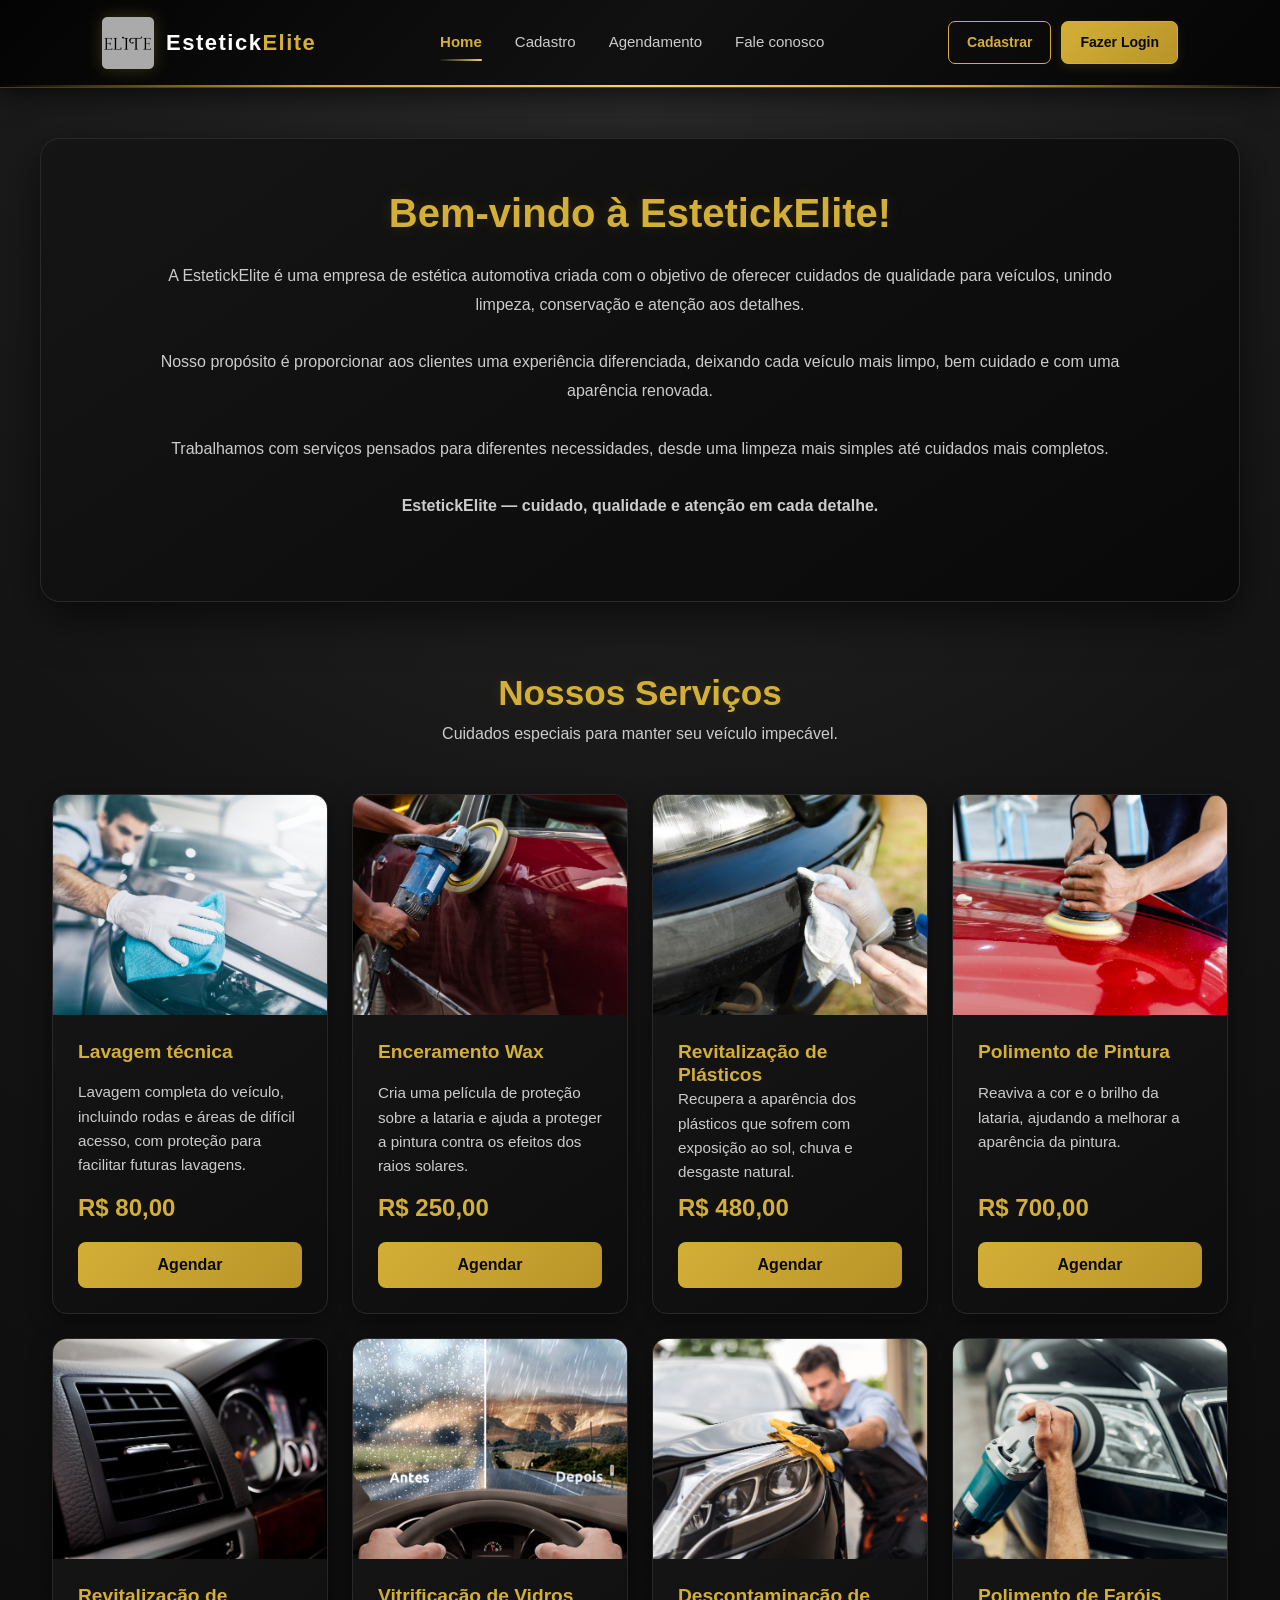
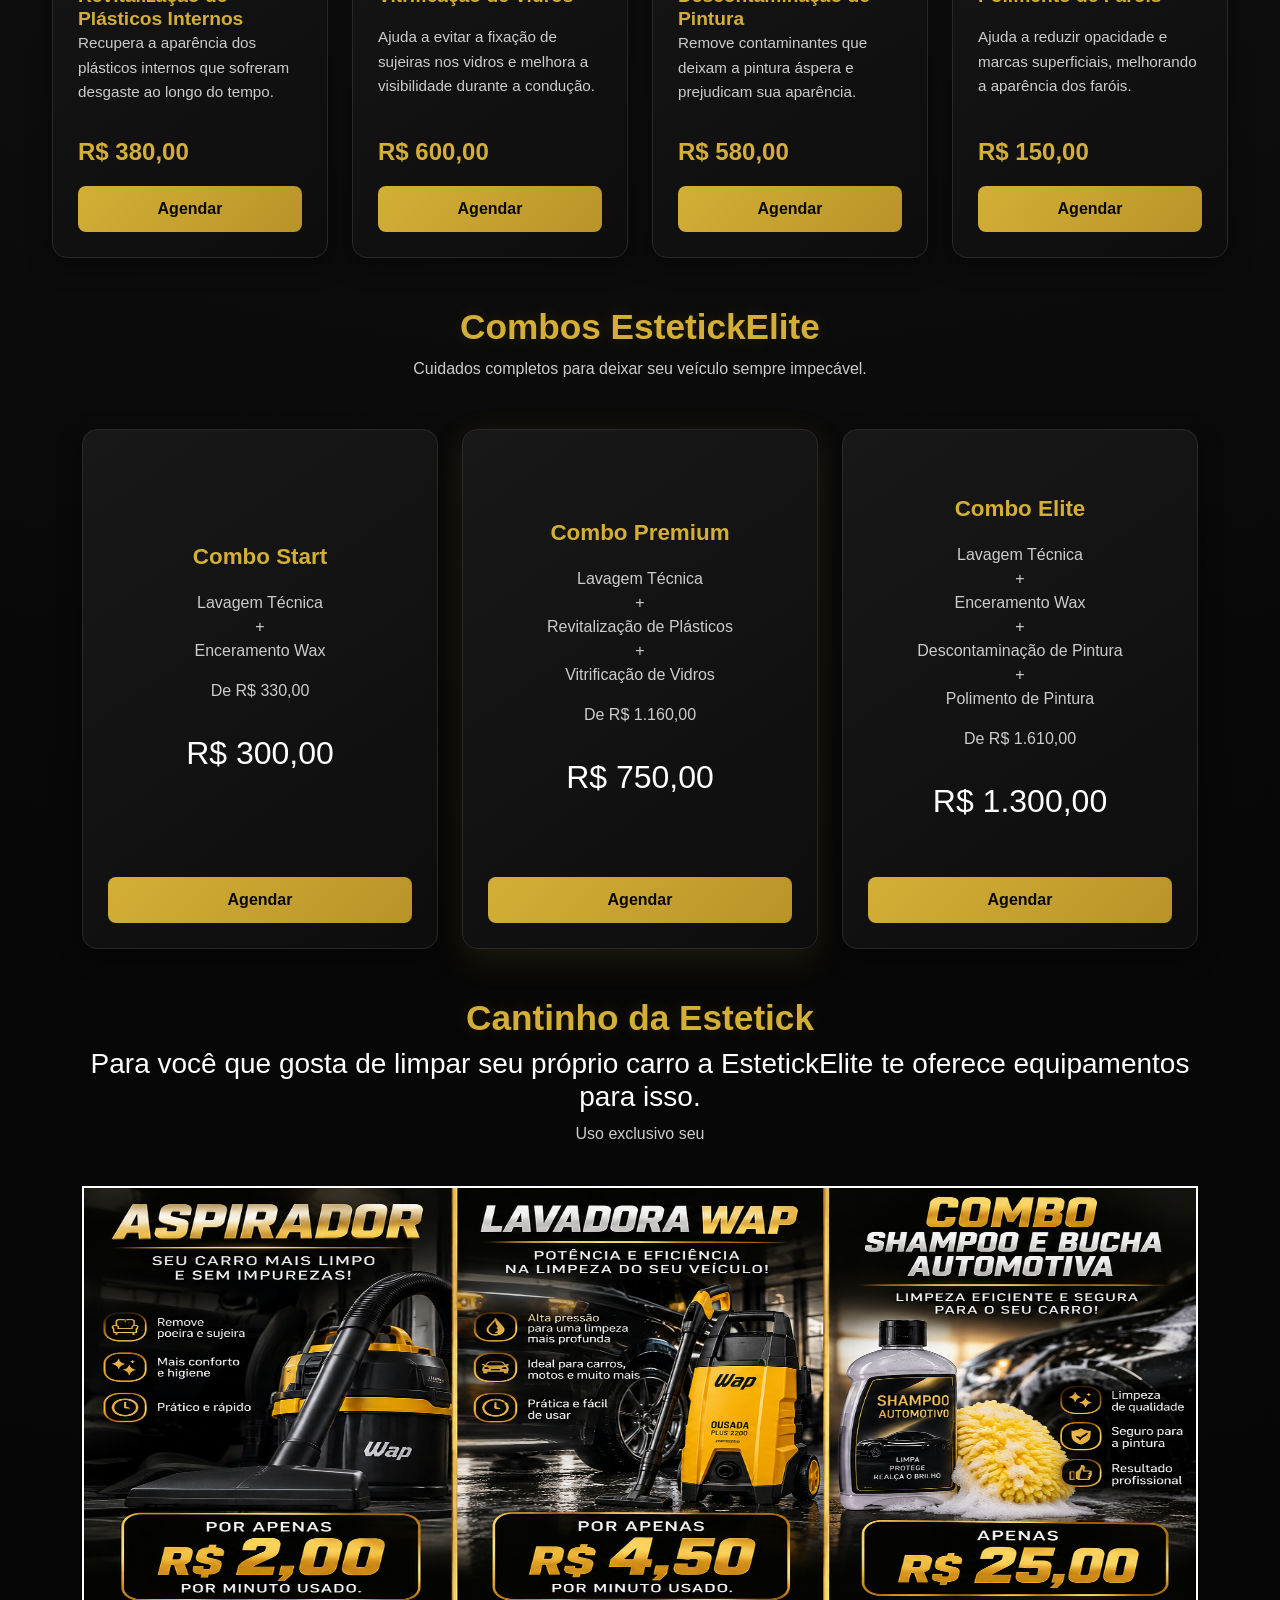
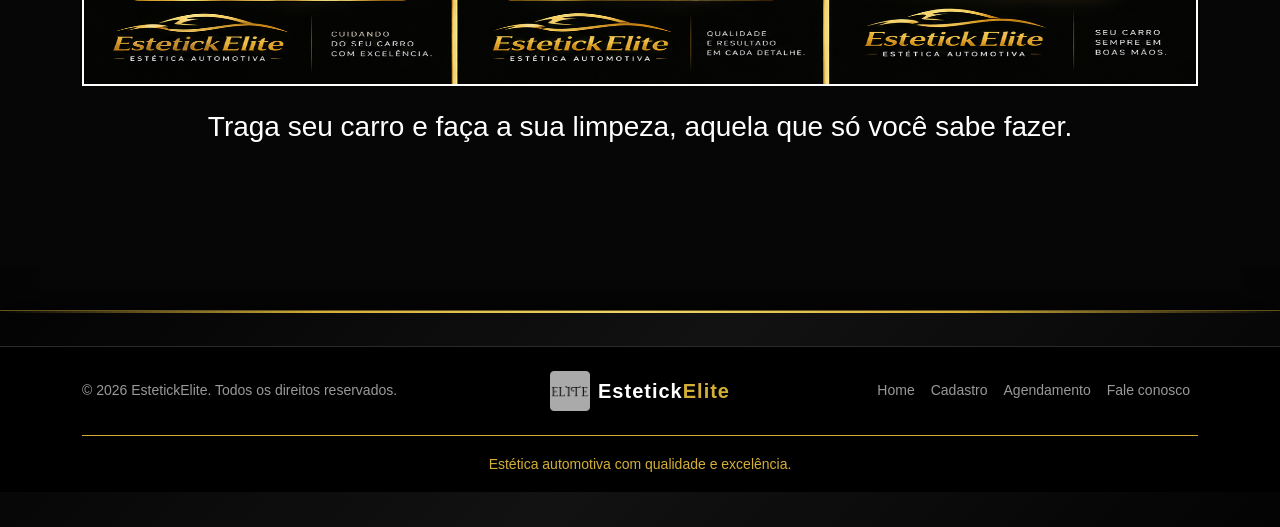
==== src/main/resources/index.html @ 9e8a788d "Initial commit" ====
<!DOCTYPE html>
<html lang="pt-BR">

<head>

    <meta charset="UTF-8">

    <meta name="viewport" content="width=device-width, initial-scale=1.0">

    <meta name="description" content="EstetickElite - Estética automotiva com qualidade, cuidado e excelência.">
    <meta name="author" content="Lucas segura, SeguraPrime, seguralucas949@gmail.com, 11 97387-4201">
    <meta name="keywords" content="estética automotiva, lavagem, polimento, enceramento, vitrificação">

    <title>EstetickElite | Estética Automotiva</title>

    <!-- Favicon -->
    <link rel="icon" type="image/png" href="./favicon.png">
    <!-- Bootstrap CSS -->
    <link href="https://cdn.jsdelivr.net/npm/bootstrap@5.3.8/dist/css/bootstrap.min.css" rel="stylesheet"
        integrity="sha384-sRIl4kxILFvY47J16cr9ZwB07vP4J8+LH7qKQnuqkuIAvNWLzeN8tE5YBujZqJLB" crossorigin="anonymous">

    <!-- CSS personalizado -->
    <link rel="stylesheet" href="./static/css/style.css">

</head>

<body>
    <!-- =====================================================
         HEADER
    ====================================================== -->
    <header class="header-estetick">
        <div class="container">
            <div class="header-container">
                <!-- LOGO -->
                <a href="index.html" class="logo-estetick" aria-label="Página inicial EstetickElite">
                    <img src="./static/img/logo.png" alt="Logo da EstetickElite">
                    <span>
                        Estetick<span>Elite</span>
                    </span>
                </a>
                <!-- MENU -->
                <nav aria-label="Menu principal">
                    <ul class="nav-estetick">
                        <li>
                            <a href="./index.html" class="active">
                                Home
                            </a>
                        </li>
                        <li>
                            <a href="./templates/cadastro.html">
                                Cadastro
                            </a>
                        </li>

                        <li>
                            <a href="./templates/agendamento.html">
                                Agendamento
                            </a>
                        </li>
                        <li>
                            <a href="./templates/faleconosco.html">
                                Fale conosco
                            </a>
                        </li>
                    </ul>
                </nav>
                <!-- BOTÕES DO HEADER -->
                <div class="botoes-header">
                    <a href="./templates/cadastro.html" class="btn-cadastrar">

                        Cadastrar

                    </a>
                    <a href="./templates/login.html" class="btn-agendar">
                        Fazer Login
                    </a>
                </div>
            </div>
        </div>
    </header>
    <!-- =====================================================
         CONTEÚDO PRINCIPAL
    ====================================================== -->
    <main>
        <!-- =================================================
             APRESENTAÇÃO
        ================================================== -->
        <section class="container-img">
            <h1>
                Bem-vindo à EstetickElite!
            </h1>
            <p>
                A EstetickElite é uma empresa de estética automotiva
                criada com o objetivo de oferecer cuidados de qualidade
                para veículos, unindo limpeza, conservação e atenção
                aos detalhes.
                <br><br>
                Nosso propósito é proporcionar aos clientes uma
                experiência diferenciada, deixando cada veículo mais
                limpo, bem cuidado e com uma aparência renovada.
                <br><br>
                Trabalhamos com serviços pensados para diferentes
                necessidades, desde uma limpeza mais simples até
                cuidados mais completos.
                <br><br>
                <strong>
                    EstetickElite — cuidado, qualidade e atenção em cada detalhe.
                </strong>
            </p>
        </section>
        <!-- =================================================
             SERVIÇOS
        ================================================== -->
        <section class="container servicos">
            <div class="text-center mb-5">
                <h2>
                    Nossos Serviços
                </h2>
                <p>
                    Cuidados especiais para manter seu veículo impecável.
                </p>
            </div>
            <div class="row g-4">
                <!-- SERVIÇO 1 -->
                <div class="col-12 col-md-6 col-lg-3 d-flex">

                    <div class="card card-servico w-100">

                        <img src="static/img/1-1.webp" class="card-img-top" alt="Lavagem técnica" loading="lazy">

                        <div class="card-body">

                            <h5 class="card-title mb-0" style=" min-height:40px;">
                                Lavagem técnica
                            </h5>

                            <p class="card-text ">

                                Lavagem completa do veículo,
                                incluindo rodas e áreas de difícil
                                acesso, com proteção para facilitar
                                futuras lavagens.

                            </p>

                            <h4 class="preco">
                                R$ 80,00
                            </h4>

                            <a href="./templates/agendamento.html" class="btn btn-primary">

                                Agendar

                            </a>

                        </div>

                    </div>

                </div>
                <!-- SERVIÇO 2 -->
                <div class="col-12 col-md-6 col-lg-3 d-flex">

                    <div class="card card-servico w-100">

                        <img src="./static/img/2.webp" class="card-img-top" alt="Enceramento Wax" loading="lazy">

                        <div class="card-body">

                            <h5 class="card-title">
                                Enceramento Wax
                            </h5>

                            <p class="card-text">

                                Cria uma película de proteção sobre
                                a lataria e ajuda a proteger a pintura
                                contra os efeitos dos raios solares.

                            </p>

                            <h4 class="preco">
                                R$ 250,00
                            </h4>

                            <a href="./templates/agendamento.html" class="btn btn-primary">

                                Agendar

                            </a>

                        </div>

                    </div>

                </div>
                <!-- SERVIÇO 3 -->
                <div class="col-12 col-md-6 col-lg-3 d-flex">

                    <div class="card card-servico w-100">

                        <img src="static/img/3-1.webp" class="card-img-top" alt="Revitalização de plásticos"
                            loading="lazy">

                        <div class="card-body">

                            <h5 class="card-title">
                                Revitalização de Plásticos
                            </h5>

                            <p class="card-text">

                                Recupera a aparência dos plásticos
                                que sofrem com exposição ao sol,
                                chuva e desgaste natural.

                            </p>

                            <h4 class="preco">
                                R$ 480,00
                            </h4>

                            <a href="./templates/agendamento.html" class="btn btn-primary">

                                Agendar

                            </a>

                        </div>

                    </div>

                </div>
                <!-- SERVIÇO 4 -->
                <div class="col-12 col-md-6 col-lg-3 d-flex">

                    <div class="card card-servico w-100">

                        <img src="static/img/4.webp" class="card-img-top" alt="Polimento de pintura" loading="lazy">

                        <div class="card-body">

                            <h5 class="card-title">
                                Polimento de Pintura
                            </h5>

                            <p class="card-text">

                                Reaviva a cor e o brilho da lataria,
                                ajudando a melhorar a aparência
                                da pintura.

                            </p>

                            <h4 class="preco">
                                R$ 700,00
                            </h4>

                            <a href="./templates/agendamento.html" class="btn btn-primary">

                                Agendar

                            </a>

                        </div>

                    </div>

                </div>
                <!-- SERVIÇO 5 -->
                <div class="col-12 col-md-6 col-lg-3 d-flex">

                    <div class="card card-servico w-100">

                        <img src="static/img/5.webp" class="card-img-top" alt="Revitalização de plásticos internos"
                            loading="lazy">

                        <div class="card-body">

                            <h5 class="card-title">
                                Revitalização de Plásticos Internos
                            </h5>

                            <p class="card-text">

                                Recupera a aparência dos plásticos
                                internos que sofreram desgaste
                                ao longo do tempo.

                            </p>

                            <h4 class="preco">
                                R$ 380,00
                            </h4>

                            <a href="./templates/agendamento.html" class="btn btn-primary">

                                Agendar

                            </a>

                        </div>

                    </div>

                </div>
                <!-- SERVIÇO 6 -->
                <div class="col-12 col-md-6 col-lg-3 d-flex">

                    <div class="card card-servico w-100">

                        <img src="static/img/6..png" class="card-img-top" alt="Vitrificação de vidros" loading="lazy">

                        <div class="card-body">

                            <h5 class="card-title">
                                Vitrificação de Vidros
                            </h5>

                            <p class="card-text">

                                Ajuda a evitar a fixação de sujeiras
                                nos vidros e melhora a visibilidade
                                durante a condução.

                            </p>

                            <h4 class="preco">
                                R$ 600,00
                            </h4>

                            <a href="./templates/agendamento.html" class="btn btn-primary">

                                Agendar

                            </a>

                        </div>

                    </div>

                </div>
                <!-- SERVIÇO 7 -->
                <div class="col-12 col-md-6 col-lg-3 d-flex">

                    <div class="card card-servico w-100">

                        <img src="static/img/7.webp" class="card-img-top" alt="Descontaminação de pintura"
                            loading="lazy">

                        <div class="card-body">

                            <h5 class="card-title">
                                Descontaminação de Pintura
                            </h5>

                            <p class="card-text">

                                Remove contaminantes que deixam
                                a pintura áspera e prejudicam
                                sua aparência.

                            </p>

                            <h4 class="preco">
                                R$ 580,00
                            </h4>

                            <a href="./templates/agendamento.html" class="btn btn-primary">

                                Agendar

                            </a>

                        </div>

                    </div>

                </div>
                <!-- SERVIÇO 8 -->
                <div class="col-12 col-md-6 col-lg-3 d-flex">

                    <div class="card card-servico w-100">

                        <img src="static/img/8.webp" class="card-img-top" alt="Polimento de faróis" loading="lazy">

                        <div class="card-body">

                            <h5 class="card-title">
                                Polimento de Faróis
                            </h5>

                            <p class="card-text">

                                Ajuda a reduzir opacidade e marcas
                                superficiais, melhorando a aparência
                                dos faróis.

                            </p>

                            <h4 class="preco">
                                R$ 150,00
                            </h4>

                            <a href="./templates/agendamento.html" class="btn btn-primary">

                                Agendar

                            </a>

                        </div>

                    </div>

                </div>
            </div>
        </section>
        <!-- =================================================
             COMBOS
        ================================================== -->
        <section class="container combos py-5">

            <div class="text-center mb-5">

                <h2>
                    Combos EstetickElite
                </h2>

                <p>
                    Cuidados completos para deixar seu veículo sempre impecável.
                </p>

            </div>


            <div class="row g-4">


                <!-- COMBO START -->

                <div class="col-12 col-md-4 d-flex">

                    <div class="card combo-card text-center w-100">

                        <div class="card-body">

                            <h4>
                                Combo Start
                            </h4>

                            <p>

                                Lavagem Técnica

                                <br>+<br>

                                Enceramento Wax

                            </p>

                            <p class="preco-antigo">
                                De R$ 330,00
                            </p>

                            <h3>
                                R$ 300,00
                            </h3>

                            <a href="./templates/agendamento.html" class="btn btn-primary">

                                Agendar

                            </a>

                        </div>

                    </div>

                </div>


                <!-- COMBO PREMIUM -->

                <div class="col-12 col-md-4 d-flex">

                    <div class="card combo-card combo-premium text-center w-100">

                        <div class="card-body">

                            <h4>
                                Combo Premium
                            </h4>

                            <p>

                                Lavagem Técnica

                                <br>+<br>

                                Revitalização de Plásticos

                                <br>+<br>

                                Vitrificação de Vidros

                            </p>

                            <p class="preco-antigo">
                                De R$ 1.160,00
                            </p>

                            <h3>
                                R$ 750,00
                            </h3>



                            <a href="./templates/agendamento.html" class="btn btn-primary">

                                Agendar

                            </a>

                        </div>

                    </div>

                </div>


                <!-- COMBO ELITE -->

                <div class="col-12 col-md-4 d-flex">

                    <div class="card combo-card text-center w-100">

                        <div class="card-body">

                            <h4>
                                Combo Elite
                            </h4>

                            <p>
                                Lavagem Técnica

                                <br>+<br>

                                Enceramento Wax

                                <br>+<br>

                                Descontaminação de Pintura

                                <br>+<br>

                                Polimento de Pintura

                            </p>
                            <p class="preco-antigo">
                                De R$ 1.610,00
                            </p>
                            <h3>
                                R$ 1.300,00
                            </h3>



                            <a href="./templates/agendamento.html" class="btn btn-primary">

                                Agendar

                            </a>

                        </div>

                    </div>

                </div>

            </div>
            <br><br>
            <div class="text-center mb-5">

                <h2>
                    Cantinho da Estetick
                </h2>
                <h3>
                    Para você que gosta de limpar seu próprio carro a EstetickElite te oferece equipamentos para isso.
                </h3>
                <p> Uso exclusivo seu </p>
                <br>
                <img src="./static/img/usoseu.png" alt="serviços adicionais" class="card-img"><br>

                <br>
                <h3>
                    Traga seu carro e faça a sua limpeza, aquela que só você sabe fazer.
                </h3>

            </div>

        </section>
    </main>
    <!-- =====================================================
         FOOTER
    ====================================================== -->
    <footer>
        <div class="footer-estetick">
            <div class="container footer-container">

                <div class="d-flex flex-wrap justify-content-between align-items-center py-4">

                    <!-- COPYRIGHT -->
                    <p class="col-md-4 mb-0 copyright">
                        © 2026 EstetickElite. Todos os direitos reservados.
                    </p>

                    <!-- LOGO -->
                    <a href="./index.html"
                        class="col-md-4 d-flex align-items-center justify-content-center mb-3 mb-md-0 logo-footer">

                        <img src="./static/img/logo.png" alt="Logo EstetickElite" width="40" height="40" class="me-2">

                        Estetick<span>Elite</span>
                    </a>

                    <!-- MENU -->
                    <ul class="nav col-md-4 justify-content-end nav-estetick">

                        <!-- HOME -->
                        <li class="nav-item">
                            <a href="./index.html" class="nav-link px-2 active">
                                Home
                            </a>
                        </li>

                        <!-- CADASTRO -->
                        <li class="nav-item">
                            <a href="./templates/cadastro.html" class="nav-link px-2 ">
                                Cadastro
                            </a>
                        </li>

                        <!-- AGENDAMENTO -->
                        <li class="nav-item">
                            <a href="./templates/agendamento.html" class="nav-link px-2 ">
                                Agendamento
                            </a>
                        </li>

                        <!-- FALE CONOSCO -->
                        <li class="nav-item">
                            <a href="./templates/faleconosco.html" class="nav-link px-2 ">
                                Fale conosco
                            </a>
                        </li>

                    </ul>
                </div>

                <!-- FRASE DA EMPRESA -->
                <div class="text-center py-3 linha-dourada">
                    <small style="color: #d4af37;">
                        Estética automotiva com qualidade e excelência.
                    </small>
                </div>

            </div>
        </div>
    </footer>
    <!-- =====================================================
         BOOTSTRAP JS
    ====================================================== -->
    <script src="https://cdn.jsdelivr.net/npm/bootstrap@5.3.8/dist/js/bootstrap.bundle.min.js"
        integrity="sha384-FKyoEForCGlyvwx9Hj09JcYn3nv7wiPVlz7YYwJrV4cXK/BmnVDxM+D2scQbITxI" crossorigin="anonymous">
        </script>
    <!-- JavaScript personalizado -->
    <script src="./static/js/script.js"></script>
</body>

</html>
---- src/main/resources/static/css/style.css ----
/* =====================================================
   LUCAS SEGURA PEREIRA
===================================================== */

/* =====================================================
   CONFIGURAÇÕES GERAIS
===================================================== */

* {
    margin: 0;
    padding: 0;
    box-sizing: border-box;
}


html {
    scroll-behavior: smooth;
}


body {
    background-color: var(--preto) !important;

    color: var(--branco);

    font-family:
        Arial,
        Helvetica,
        sans-serif;
}

/* =====================================================
   HEADER ESTETICKELITE
   PRETO + DOURADO
===================================================== */

.header-estetick {
    width: 100%;

    background:
        linear-gradient(135deg,
            #030303,
            #111111,
            #050505);

    border-bottom:
        1px solid rgba(212, 175, 55, 0.35);

    box-shadow:
        0 5px 25px rgba(0, 0, 0, 0.7);

    position: relative;

    z-index: 1000;
}


/* =====================================================
   LINHA DOURADA DO HEADER
===================================================== */

.header-estetick::after {
    content: "";

    display: block;

    width: 100%;

    height: 2px;

    background:
        linear-gradient(90deg,
            transparent,
            var(--dourado),
            var(--dourado-claro),
            var(--dourado),
            transparent);
}


/* =====================================================
   CONTAINER
===================================================== */

.header-estetick .header-container {

    min-height: 85px;

    display: flex;

    align-items: center;

    justify-content: space-between;

    gap: 30px;

    padding: 0 20px;
}


/* =====================================================
   LOGO
===================================================== */

.header-estetick .logo-estetick {

    display: flex;

    align-items: center;

    gap: 12px;

    text-decoration: none;

    transition:
        transform 0.3s ease;
}


.header-estetick .logo-estetick:hover {

    transform: translateY(-2px);
}


/* =====================================================
   IMAGEM DA LOGO
===================================================== */

.header-estetick .logo-estetick img {

    width: 52px;

    height: 52px;

    object-fit: contain;

    filter:
        drop-shadow(0 0 8px rgba(212, 175, 55, 0.25));

    transition:
        transform 0.3s ease,
        filter 0.3s ease;
}


.header-estetick .logo-estetick:hover img {

    transform: scale(1.05);

    filter:
        drop-shadow(0 0 12px rgba(212, 175, 55, 0.45));
}


/* =====================================================
   NOME DA EMPRESA
===================================================== */

.header-estetick .logo-estetick span {

    color: var(--branco);

    font-size: 22px;

    font-weight: bold;

    letter-spacing: 1.5px;

    transition:
        color 0.3s ease;
}


/* DOURADO DO LOGO */

.header-estetick .logo-estetick span span {

    color: var(--dourado);
}

/* =====================================================
   MENU DE NAVEGAÇÃO
===================================================== */

.header-estetick .nav-estetick {

    display: flex;

    align-items: center;

    justify-content: center;

    gap: 3px;

    margin: 0;

    padding: 0;

    list-style: none;
}


/* =====================================================
   LINKS
===================================================== */

.header-estetick .nav-estetick a {

    position: relative;

    display: block;

    padding: 10px 15px;

    color: #cccccc;

    text-decoration: none;

    font-size: 15px;

    font-weight: 500;

    border-radius: 6px;

    transition:
        color 0.3s ease,
        background 0.3s ease;
}


/* =====================================================
   HOVER
===================================================== */

.header-estetick .nav-estetick a:hover {

    color: var(--dourado);

    background:
        rgba(212, 175, 55, 0.05);
}


/* =====================================================
   LINK ATIVO
===================================================== */

.header-estetick .nav-estetick a.active {

    color: var(--dourado);

    font-weight: 600;
}


/* =====================================================
   LINHA DOURADA DOS LINKS
===================================================== */

.header-estetick .nav-estetick a::after {

    content: "";

    position: absolute;

    left: 15px;

    right: 15px;

    bottom: 3px;

    height: 2px;

    border-radius: 10px;

    background:
        linear-gradient(90deg,
            var(--preto-card),
            var(--dourado-claro));

    transform: scaleX(0);

    transform-origin: center;

    transition:
        transform 0.3s ease;
}


/* =====================================================
   LINHA AO PASSAR O MOUSE
===================================================== */

.header-estetick .nav-estetick a:hover::after {

    transform: scaleX(1);
}


/* =====================================================
   LINHA PERMANENTE NO BOTÃO ATIVO
===================================================== */

.header-estetick .nav-estetick a.active::after {

    transform: scaleX(1);
}


/* =====================================================
   BOTÕES DO HEADER
===================================================== */

.header-estetick .botoes-header {

    display: flex;

    align-items: center;

    gap: 10px;
}


/* =====================================================
   ESTILO GERAL DOS BOTÕES
===================================================== */

.header-estetick .botoes-header a {

    padding:
        10px 18px;

    border-radius: 7px;

    text-decoration: none;

    font-size: 14px;

    font-weight: bold;

    transition:
        all 0.3s ease;
}

/* =====================================================
   BOTÃO CADASTRAR
===================================================== */

.header-estetick .btn-cadastrar {

    color: var(--dourado);

    background:
        transparent;

    border:
        1px solid var(--dourado);
}


.header-estetick .btn-cadastrar:hover {

    background:
        var(--dourado);

    color:
        #080808;

    transform:
        translateY(-2px);

    box-shadow:
        0 6px 18px rgba(212, 175, 55, 0.2);
}


/* =====================================================
   BOTÃO AGENDAR
===================================================== */

.header-estetick .btn-agendar {

    background:
        linear-gradient(135deg,
            var(--dourado),
            #b89428);

    color:
        #080808;

    border:
        1px solid var(--dourado);

    box-shadow:
        0 4px 12px rgba(212, 175, 55, 0.12);
}


.header-estetick .btn-agendar:hover {

    background:
        linear-gradient(135deg,
            var(--dourado-claro),
            var(--dourado));

    color:
        #000000;

    border-color:
        var(--dourado-claro);

    transform:
        translateY(-2px);

    box-shadow:
        0 8px 22px rgba(212, 175, 55, 0.25);
}


/* =====================================================
   RESPONSIVIDADE
===================================================== */

@media (max-width: 1000px) {

    .header-estetick .header-container {

        flex-wrap: wrap;

        justify-content: center;

        padding:
            20px;
    }


    .header-estetick .logo-estetick {

        width: 100%;

        justify-content: center;
    }


    .header-estetick .nav-estetick {

        flex-wrap: wrap;

        justify-content: center;
    }


    .header-estetick .botoes-header {

        justify-content: center;
    }
}


/* =====================================================
   CELULAR
===================================================== */

@media (max-width: 600px) {

    .header-estetick .header-container {

        gap: 18px;

        padding:
            20px 10px;
    }


    .header-estetick .logo-estetick img {

        width: 45px;

        height: 45px;
    }


    .header-estetick .logo-estetick span {

        font-size: 19px;

        letter-spacing: 1px;
    }


    .header-estetick .nav-estetick {

        width: 100%;

        gap: 2px;
    }


    .header-estetick .nav-estetick a {

        padding:
            8px 10px;

        font-size: 14px;
    }


    .header-estetick .botoes-header {

        width: 100%;

        justify-content: center;
    }


    .header-estetick .botoes-header a {

        flex: 1;

        max-width: 160px;

        text-align: center;

        padding:
            10px 12px;
    }

}

:root {
    --preto: #000000;
    --preto-secundario: #111111;
    --preto-card: #161616;

    --cinza: #222222;
    --cinza-texto: #cccccc;

    --dourado: #d4af37;
    --dourado-claro: #f0d56a;

    --branco: #ffffff;
}



/* =====================================================
   HEADER
===================================================== */

header {
    width: 100%;

    background:
        linear-gradient(135deg,
            #030303,
            #151515,
            #050505);

    border-bottom:
        1px solid rgba(212, 175, 55, 0.45);

    box-shadow:
        0 5px 25px rgba(0, 0, 0, 0.7);

    position: relative;

    z-index: 1000;
}


header::after {
    content: "";

    display: block;

    width: 100%;

    height: 2px;

    background:
        linear-gradient(90deg,
            transparent,
            var(--dourado),
            var(--dourado-claro),
            var(--dourado),
            transparent);
}


/* =====================================================
   MAIN
===================================================== */

main {
    width: 100%;

    min-height: 80vh;

    padding-top: 50px;

    padding-bottom: 70px;

    background:
        radial-gradient(circle at 50% 0%,
            #292929 0%,
            #141414 25%,
            #080808 65%,
            #050505 100%);
}


/* =====================================================
   APRESENTAÇÃO
===================================================== */

.container-img {
    width: calc(100% - 30px);

    max-width: 1200px;

    margin: 0 auto 70px;

    padding: 50px 30px;

    text-align: center;

    background:
        linear-gradient(145deg,
            #151515,
            #090909);

    border:
        1px solid #292929;

    border-radius: 20px;

    box-shadow:
        0 15px 45px rgba(0, 0, 0, 0.6);
}


/* =====================================================
   TÍTULO PRINCIPAL
===================================================== */

.container-img h1 {
    color: var(--dourado);

    font-size: 2.5rem;

    font-weight: bold;

    margin-bottom: 25px;

    text-shadow:
        0 0 15px rgba(212, 175, 55, 0.15);
}


.container-img p {
    max-width: 1000px;

    margin: 0 auto 30px;

    color: var(--cinza-texto);

    line-height: 1.8;

    font-size: 1rem;
}



/* =====================================================
   TÍTULOS DAS SEÇÕES
===================================================== */

main h2 {
    color: var(--dourado) !important;

    font-weight: bold;

    font-size: 2.2rem;

    text-shadow:
        0 0 15px rgba(212, 175, 55, 0.15);
}


main .text-center p {
    color: var(--cinza-texto);
}


/* =====================================================
   SERVIÇOS
===================================================== */

.servicos {
    max-width: 1200px;
}


/* =====================================================
   CARDS
===================================================== */

.card {
    width: 100%;

    height: 100%;

    display: flex;

    flex-direction: column;

    background:
        linear-gradient(145deg,
            #181818,
            #0d0d0d) !important;

    color: var(--branco);

    border:
        1px solid #292929 !important;

    border-radius: 15px !important;

    overflow: hidden;

    box-shadow:
        0 8px 25px rgba(0, 0, 0, 0.45);

    transition:
        transform 0.3s ease,
        box-shadow 0.3s ease,
        border-color 0.3s ease;
}


/* =====================================================
   CARDS DOS SERVIÇOS
===================================================== */

.card {
    width: 100%;

    height: 520px;

    display: flex;

    flex-direction: column;

    background:
        linear-gradient(145deg,
            #181818,
            #0d0d0d) !important;

    color: var(--branco);

    border:
        1px solid #292929 !important;

    border-radius: 15px !important;

    overflow: hidden;

    box-shadow:
        0 8px 25px rgba(0, 0, 0, 0.45);

    transition:
        transform 0.3s ease,
        box-shadow 0.3s ease,
        border-color 0.3s ease;
}


/* =====================================================
   HOVER DOS CARDS
===================================================== */

.card:hover {

    transform: translateY(-8px);

    border-color:
        rgba(212, 175, 55, 0.65) !important;

    box-shadow:
        0 15px 35px rgba(0, 0, 0, 0.7),

        0 0 20px rgba(212, 175, 55, 0.08);
}


/* =====================================================
   IMAGENS DOS SERVIÇOS
===================================================== */

.card-img-top {

    display: block;

    width: 100%;

    height: 220px;

    min-height: 220px;

    object-fit: cover;

    flex-shrink: 0;

    transition:
        transform 0.4s ease;
}


.card:hover .card-img-top {

    transform: scale(1.04);
}


/* =====================================================
   CORPO DOS CARDS
===================================================== */

.card-body {

    padding: 25px;

    display: flex;


    flex-direction: column;

    flex: 1;

    min-height: 0;
}


/* =====================================================
   TÍTULO DOS CARDS
===================================================== */

.card-title {

    color:
        var(--dourado) !important;

    font-size: 1.2rem;

    font-weight: bold;

    margin-bottom: 1px;

    min-height: 40px;

    display: flex;

    align-items: flex-start;
}


/* =====================================================
   DESCRIÇÃO
===================================================== */

.card-text {

    color:
        var(--cinza-texto) !important;

    line-height: 1.6;

    font-size: 0.95rem;

    flex: 1;

    margin-bottom: 10px;
    max-width: 320px;
}


/* =====================================================
   PREÇO
===================================================== */

.card h4 {

    color:
        var(--dourado) !important;

    font-weight: bold;

    margin-top: auto;

    margin-bottom: 20px;
}


/* =====================================================
   BOTÃO
===================================================== */

.card .btn {

    margin-top: auto;

    width: 100%;
}


.card-servico .card-text {
    min-height: 40px;
    margin-bottom: 0;
}

/* =====================================================
   BOTÃO PRINCIPAL
===================================================== */

.btn-primary {

    background:
        linear-gradient(135deg,
            var(--dourado),
            #b89428) !important;

    border:
        none !important;

    color:
        #080808 !important;

    font-weight: bold;

    padding:
        11px 20px;

    border-radius: 8px;

    transition:
        all 0.3s ease;
}


.btn-primary:hover {

    background:
        linear-gradient(135deg,
            var(--dourado-claro),
            var(--dourado)) !important;

    color:
        #000000 !important;

    transform:
        translateY(-2px);

    box-shadow:
        0 7px 20px rgba(212, 175, 55, 0.25);
}


/* =====================================================
   RESPONSIVIDADE
===================================================== */

@media (max-width: 768px) {

    .card {

        height: 500px;

    }


    .card-img-top {

        height: 210px;

        min-height: 210px;

    }

}


@media (max-width: 480px) {

    .card {

        height: 480px;

    }


    .card-img-top {

        height: 200px;

        min-height: 200px;

    }


    .card-body {

        padding: 20px;

    }

}

/* =====================================================
   COMBOS
===================================================== */

.combo-premium {
    border:
        2px solid var(--dourado);

    box-shadow:
        0 10px 35px rgba(212, 175, 55, 0.12);
}


.container.py-5 .card h3 {
    color: var(--branco);

    font-size: 2rem;

    margin: 15px 0;
}


.container.py-5 .card h4 {
    font-size: 1.4rem;
}


/* =====================================================
   FOOTER
===================================================== */

footer {
    width: 100%;

    background:
        linear-gradient(135deg,
            #030303,
            #121212,
            #030303);

    color: var(--branco);

    border-top:
        1px solid rgba(212, 175, 55, 0.45);

    box-shadow:
        0 -5px 25px rgba(0, 0, 0, 0.6);

    position: relative;

    padding: 35px 0;
}


footer::before {
    content: "";

    display: block;

    width: 100%;

    height: 2px;

    position: absolute;

    top: 0;

    left: 0;

    background:
        linear-gradient(90deg,
            transparent,
            var(--dourado),
            var(--dourado-claro),
            var(--dourado),
            transparent);
}


/* =====================================================
   RESPONSIVIDADE
===================================================== */

@media (max-width: 992px) {

    .imagemelite {
        height: 400px;
    }

}


@media (max-width: 768px) {

    main {
        padding-top: 30px;

        padding-bottom: 50px;
    }


    .container-img {
        margin:
            0 15px 45px;

        width:
            calc(100% - 30px);

        padding:
            35px 20px;

        border-radius: 15px;
    }


    .container-img h1 {
        font-size: 1.9rem;
    }


    .container-img p {
        font-size: 0.9rem;

        line-height: 1.7;
    }


    .imagemelite {
        height: 300px;
    }


    main h2 {
        font-size: 1.8rem;
    }


    .card-img-top {
        height: 210px;
    }

}


@media (max-width: 480px) {

    .container-img {
        margin:
            0 10px 40px;

        width:
            calc(100% - 20px);

        padding:
            30px 15px;
    }


    .container-img h1 {
        font-size: 1.6rem;
    }


    .imagemelite {
        height: 230px;
    }


    .card-body {
        padding: 20px;
    }


    .card-title {
        font-size: 1.1rem;

        min-height: auto;
    }


    .card-text {
        font-size: 0.9rem;
    }


    .btn-primary {
        width: 100%;
    }

}







/* SAMUEL */
.footer-estetick {
    background-color: #000000;
    border-top: 1px solid #2b2b2b;
    color: #ffffff;
}

.footer-estetick .footer-container {
    min-height: 120px;
}

.footer-estetick .logo-footer {
    text-decoration: none;
    color: #ffffff;
    font-size: 20px;
    font-weight: bold;
    letter-spacing: 1px;
}

.footer-estetick .logo-footer span {
    color: #d4af37;
}

.footer-estetick .copyright {
    color: #999999;
    font-size: 14px;
}

.footer-estetick .nav-link {
    color: #999999 !important;
    transition: 0.3s;
    font-size: 14px;
}

.footer-estetick .nav-link:hover {
    color: #d4af37 !important;
}

.footer-estetick .linha-dourada {
    border-top: 1px solid #d4af37;

}

.card-img {

    grid-area: 500px;
    height: 500px;
    border: #ffffff 2px solid;
}

@media (max-width: 768px) {
    .footer-estetick .footer-container {
        text-align: center;
    }

    .footer-estetick .nav {
        justify-content: center !important;
        margin-top: 15px;
    }
}

.btn-admin {
    color: #555;
    text-decoration: none;
    font-size: 11px;
    opacity: 0.5;
    transition: 0.3s;
}

.btn-admin:hover {
    color: #d4af37;
    opacity: 1;
}
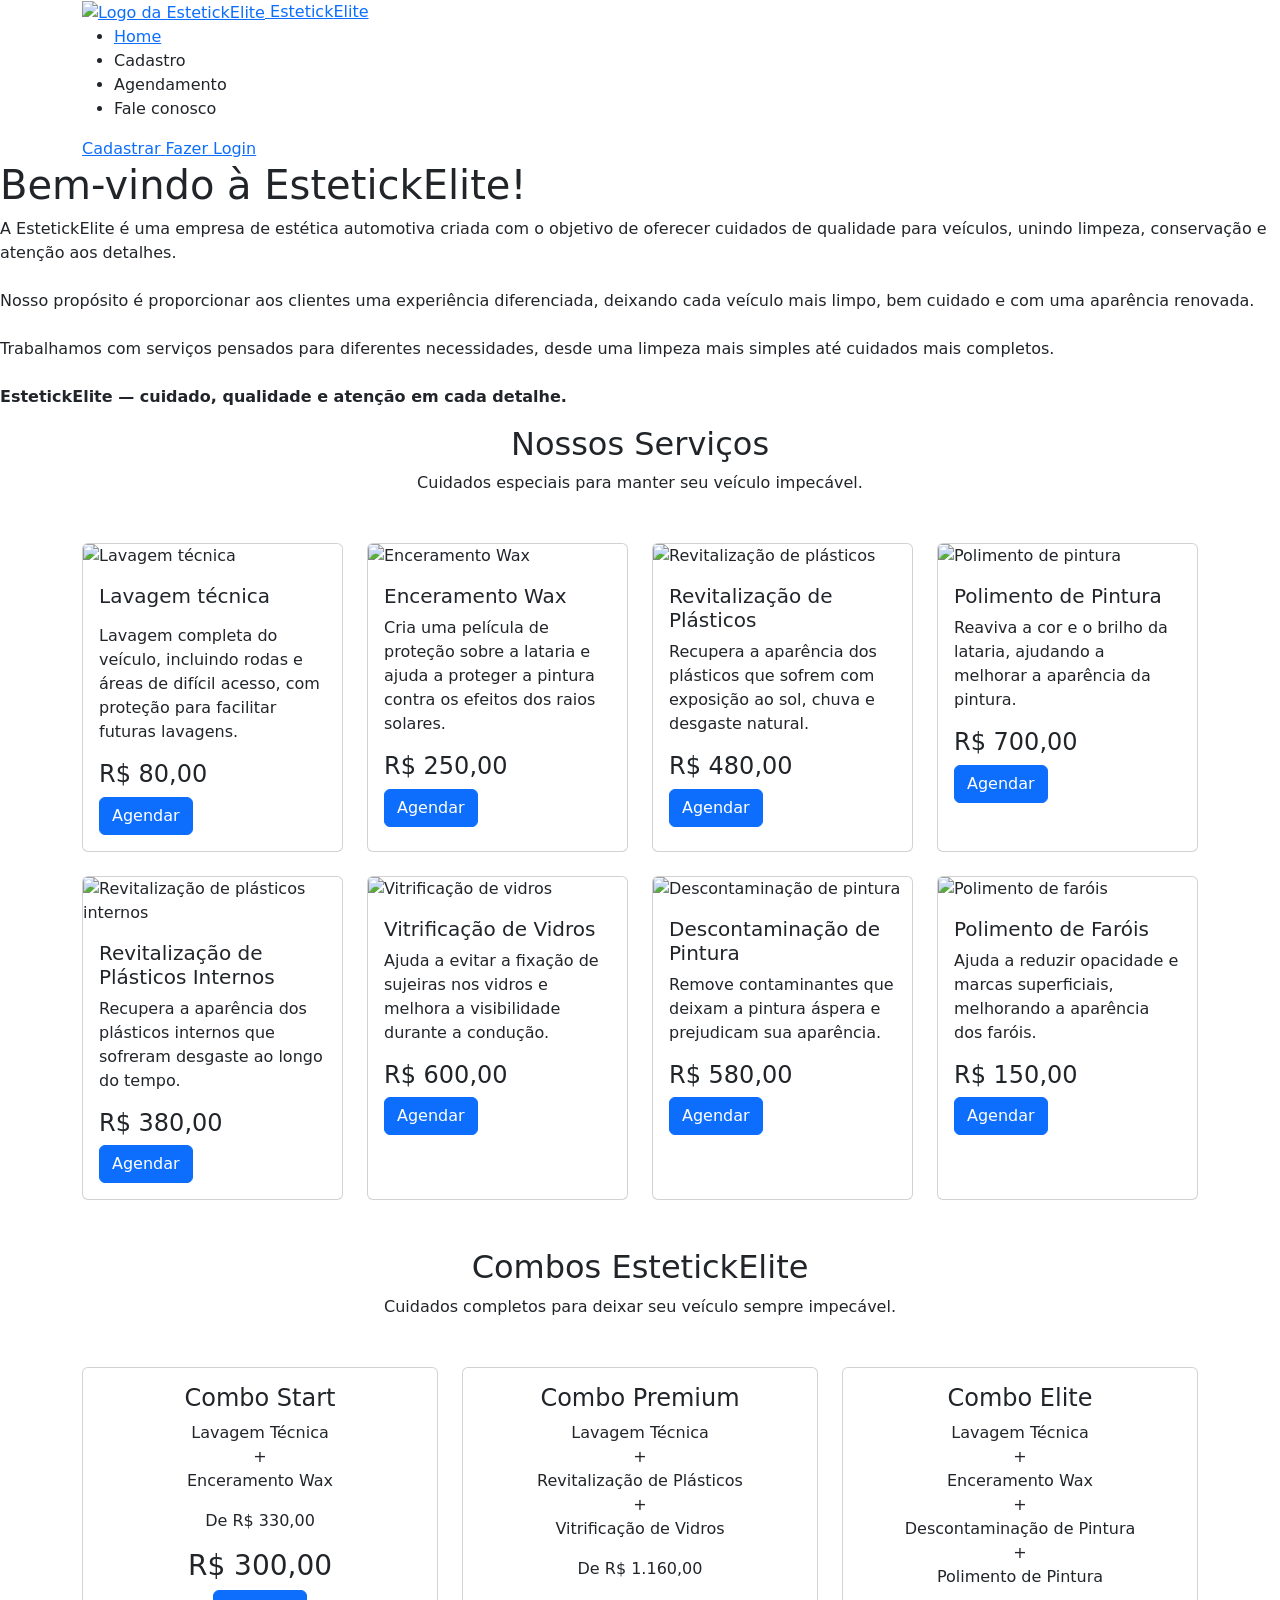
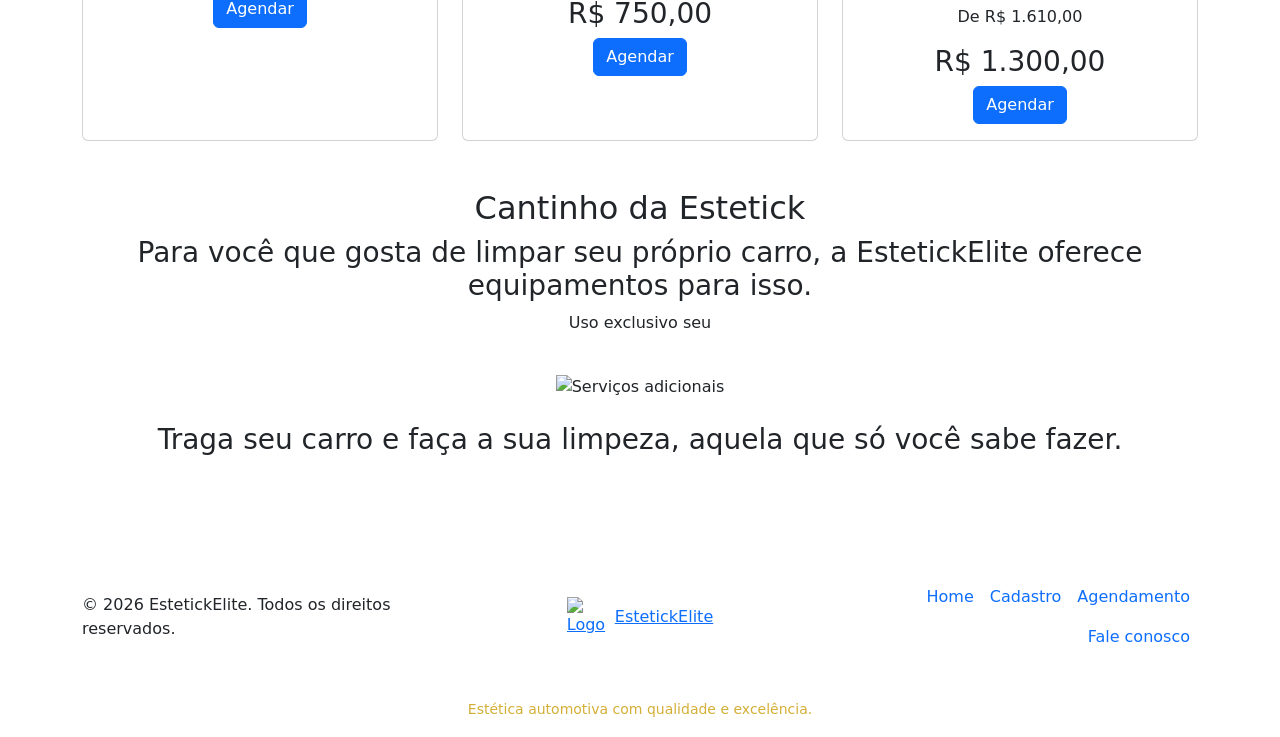
==== commit c55a6c70: "começando a fazer." ====
--- a/src/main/resources/index.html
+++ b/src/main/resources/index.html
@@ -1,655 +1,485 @@
+
 <!DOCTYPE html>
-<html lang="pt-BR">
+<html lang="pt-BR" xmlns:th="http://www.thymeleaf.org">
 
 <head>
-
     <meta charset="UTF-8">
-
     <meta name="viewport" content="width=device-width, initial-scale=1.0">
 
-    <meta name="description" content="EstetickElite - Estética automotiva com qualidade, cuidado e excelência.">
-    <meta name="author" content="Lucas segura, SeguraPrime, seguralucas949@gmail.com, 11 97387-4201">
-    <meta name="keywords" content="estética automotiva, lavagem, polimento, enceramento, vitrificação">
+    <meta name="description"
+          content="EstetickElite - Estética automotiva com qualidade, cuidado e excelência.">
+    <meta name="author" content="Lucas Segura">
+    <meta name="keywords"
+          content="estética automotiva, lavagem, polimento, enceramento, vitrificação">
 
     <title>EstetickElite | Estética Automotiva</title>
 
-    <!-- Favicon -->
-    <link rel="icon" type="image/png" href="./favicon.png">
-    <!-- Bootstrap CSS -->
-    <link href="https://cdn.jsdelivr.net/npm/bootstrap@5.3.8/dist/css/bootstrap.min.css" rel="stylesheet"
-        integrity="sha384-sRIl4kxILFvY47J16cr9ZwB07vP4J8+LH7qKQnuqkuIAvNWLzeN8tE5YBujZqJLB" crossorigin="anonymous">
-
-    <!-- CSS personalizado -->
-    <link rel="stylesheet" href="./static/css/style.css">
-
+    <link rel="icon" type="image/png" th:href="@{/favicon.png}">
+
+    <link href="https://cdn.jsdelivr.net/npm/bootstrap@5.3.8/dist/css/bootstrap.min.css"
+          rel="stylesheet"
+          integrity="sha384-sRIl4kxILFvY47J16cr9ZwB07vP4J8+LH7qKQnuqkuIAvNWLzeN8tE5YBujZqJLB"
+          crossorigin="anonymous">
+
+    <link rel="stylesheet" th:href="@{/css/style.css}">
 </head>
 
 <body>
-    <!-- =====================================================
-         HEADER
-    ====================================================== -->
+
+    <!-- HEADER -->
     <header class="header-estetick">
         <div class="container">
             <div class="header-container">
-                <!-- LOGO -->
-                <a href="index.html" class="logo-estetick" aria-label="Página inicial EstetickElite">
-                    <img src="./static/img/logo.png" alt="Logo da EstetickElite">
-                    <span>
-                        Estetick<span>Elite</span>
-                    </span>
+
+                <a th:href="@{/}" class="logo-estetick"
+                   aria-label="Página inicial EstetickElite">
+                    <img th:src="@{/img/logo.png}" alt="Logo da EstetickElite">
+                    <span>Estetick<span>Elite</span></span>
                 </a>
-                <!-- MENU -->
+
                 <nav aria-label="Menu principal">
                     <ul class="nav-estetick">
                         <li>
-                            <a href="./index.html" class="active">
-                                Home
-                            </a>
+                            <a th:href="@{/}" class="active">Home</a>
                         </li>
                         <li>
-                            <a href="./templates/cadastro.html">
-                                Cadastro
-                            </a>
-                        </li>
-
+                            <a th:href="@{/cadastro}">Cadastro</a>
+                        </li>
                         <li>
-                            <a href="./templates/agendamento.html">
-                                Agendamento
-                            </a>
+                            <a th:href="@{/agendamento}">Agendamento</a>
                         </li>
                         <li>
-                            <a href="./templates/faleconosco.html">
-                                Fale conosco
-                            </a>
+                            <a th:href="@{/fale-conosco}">Fale conosco</a>
                         </li>
                     </ul>
                 </nav>
-                <!-- BOTÕES DO HEADER -->
+
                 <div class="botoes-header">
-                    <a href="./templates/cadastro.html" class="btn-cadastrar">
-
+                    <a th:href="@{/cadastro}" class="btn-cadastrar">
                         Cadastrar
-
                     </a>
-                    <a href="./templates/login.html" class="btn-agendar">
+
+                    <a th:href="@{/login}" class="btn-agendar">
                         Fazer Login
                     </a>
                 </div>
+
             </div>
         </div>
     </header>
-    <!-- =====================================================
-         CONTEÚDO PRINCIPAL
-    ====================================================== -->
+
+    <!-- CONTEÚDO PRINCIPAL -->
     <main>
-        <!-- =================================================
-             APRESENTAÇÃO
-        ================================================== -->
+
+        <!-- APRESENTAÇÃO -->
         <section class="container-img">
-            <h1>
-                Bem-vindo à EstetickElite!
-            </h1>
+            <h1>Bem-vindo à EstetickElite!</h1>
+
             <p>
                 A EstetickElite é uma empresa de estética automotiva
                 criada com o objetivo de oferecer cuidados de qualidade
                 para veículos, unindo limpeza, conservação e atenção
                 aos detalhes.
+
                 <br><br>
+
                 Nosso propósito é proporcionar aos clientes uma
                 experiência diferenciada, deixando cada veículo mais
                 limpo, bem cuidado e com uma aparência renovada.
+
                 <br><br>
+
                 Trabalhamos com serviços pensados para diferentes
                 necessidades, desde uma limpeza mais simples até
                 cuidados mais completos.
+
                 <br><br>
+
                 <strong>
                     EstetickElite — cuidado, qualidade e atenção em cada detalhe.
                 </strong>
             </p>
         </section>
-        <!-- =================================================
-             SERVIÇOS
-        ================================================== -->
+
+        <!-- SERVIÇOS -->
         <section class="container servicos">
+
             <div class="text-center mb-5">
-                <h2>
-                    Nossos Serviços
-                </h2>
-                <p>
-                    Cuidados especiais para manter seu veículo impecável.
-                </p>
-            </div>
+                <h2>Nossos Serviços</h2>
+                <p>Cuidados especiais para manter seu veículo impecável.</p>
+            </div>
+
             <div class="row g-4">
+
                 <!-- SERVIÇO 1 -->
                 <div class="col-12 col-md-6 col-lg-3 d-flex">
-
-                    <div class="card card-servico w-100">
-
-                        <img src="static/img/1-1.webp" class="card-img-top" alt="Lavagem técnica" loading="lazy">
-
-                        <div class="card-body">
-
-                            <h5 class="card-title mb-0" style=" min-height:40px;">
+                    <div class="card card-servico w-100">
+                        <img th:src="@{/img/1-1.webp}"
+                             class="card-img-top"
+                             alt="Lavagem técnica"
+                             loading="lazy">
+
+                        <div class="card-body">
+                            <h5 class="card-title mb-0" style="min-height: 40px;">
                                 Lavagem técnica
                             </h5>
 
-                            <p class="card-text ">
-
-                                Lavagem completa do veículo,
-                                incluindo rodas e áreas de difícil
-                                acesso, com proteção para facilitar
+                            <p class="card-text">
+                                Lavagem completa do veículo, incluindo rodas e áreas
+                                de difícil acesso, com proteção para facilitar
                                 futuras lavagens.
-
-                            </p>
-
-                            <h4 class="preco">
-                                R$ 80,00
-                            </h4>
-
-                            <a href="./templates/agendamento.html" class="btn btn-primary">
-
-                                Agendar
-
-                            </a>
-
-                        </div>
-
-                    </div>
-
-                </div>
+                            </p>
+
+                            <h4 class="preco">R$ 80,00</h4>
+
+                            <a th:href="@{/agendamento}" class="btn btn-primary">
+                                Agendar
+                            </a>
+                        </div>
+                    </div>
+                </div>
+
                 <!-- SERVIÇO 2 -->
                 <div class="col-12 col-md-6 col-lg-3 d-flex">
-
-                    <div class="card card-servico w-100">
-
-                        <img src="./static/img/2.webp" class="card-img-top" alt="Enceramento Wax" loading="lazy">
-
-                        <div class="card-body">
-
-                            <h5 class="card-title">
-                                Enceramento Wax
-                            </h5>
-
-                            <p class="card-text">
-
-                                Cria uma película de proteção sobre
-                                a lataria e ajuda a proteger a pintura
-                                contra os efeitos dos raios solares.
-
-                            </p>
-
-                            <h4 class="preco">
-                                R$ 250,00
-                            </h4>
-
-                            <a href="./templates/agendamento.html" class="btn btn-primary">
-
-                                Agendar
-
-                            </a>
-
-                        </div>
-
-                    </div>
-
-                </div>
+                    <div class="card card-servico w-100">
+                        <img th:src="@{/img/2.webp}"
+                             class="card-img-top"
+                             alt="Enceramento Wax"
+                             loading="lazy">
+
+                        <div class="card-body">
+                            <h5 class="card-title">Enceramento Wax</h5>
+
+                            <p class="card-text">
+                                Cria uma película de proteção sobre a lataria e ajuda
+                                a proteger a pintura contra os efeitos dos raios solares.
+                            </p>
+
+                            <h4 class="preco">R$ 250,00</h4>
+
+                            <a th:href="@{/agendamento}" class="btn btn-primary">
+                                Agendar
+                            </a>
+                        </div>
+                    </div>
+                </div>
+
                 <!-- SERVIÇO 3 -->
                 <div class="col-12 col-md-6 col-lg-3 d-flex">
-
-                    <div class="card card-servico w-100">
-
-                        <img src="static/img/3-1.webp" class="card-img-top" alt="Revitalização de plásticos"
-                            loading="lazy">
-
-                        <div class="card-body">
-
-                            <h5 class="card-title">
-                                Revitalização de Plásticos
-                            </h5>
-
-                            <p class="card-text">
-
-                                Recupera a aparência dos plásticos
-                                que sofrem com exposição ao sol,
-                                chuva e desgaste natural.
-
-                            </p>
-
-                            <h4 class="preco">
-                                R$ 480,00
-                            </h4>
-
-                            <a href="./templates/agendamento.html" class="btn btn-primary">
-
-                                Agendar
-
-                            </a>
-
-                        </div>
-
-                    </div>
-
-                </div>
+                    <div class="card card-servico w-100">
+                        <img th:src="@{/img/3-1.webp}"
+                             class="card-img-top"
+                             alt="Revitalização de plásticos"
+                             loading="lazy">
+
+                        <div class="card-body">
+                            <h5 class="card-title">Revitalização de Plásticos</h5>
+
+                            <p class="card-text">
+                                Recupera a aparência dos plásticos que sofrem com
+                                exposição ao sol, chuva e desgaste natural.
+                            </p>
+
+                            <h4 class="preco">R$ 480,00</h4>
+
+                            <a th:href="@{/agendamento}" class="btn btn-primary">
+                                Agendar
+                            </a>
+                        </div>
+                    </div>
+                </div>
+
                 <!-- SERVIÇO 4 -->
                 <div class="col-12 col-md-6 col-lg-3 d-flex">
-
-                    <div class="card card-servico w-100">
-
-                        <img src="static/img/4.webp" class="card-img-top" alt="Polimento de pintura" loading="lazy">
-
-                        <div class="card-body">
-
-                            <h5 class="card-title">
-                                Polimento de Pintura
-                            </h5>
-
-                            <p class="card-text">
-
-                                Reaviva a cor e o brilho da lataria,
-                                ajudando a melhorar a aparência
-                                da pintura.
-
-                            </p>
-
-                            <h4 class="preco">
-                                R$ 700,00
-                            </h4>
-
-                            <a href="./templates/agendamento.html" class="btn btn-primary">
-
-                                Agendar
-
-                            </a>
-
-                        </div>
-
-                    </div>
-
-                </div>
+                    <div class="card card-servico w-100">
+                        <img th:src="@{/img/4.webp}"
+                             class="card-img-top"
+                             alt="Polimento de pintura"
+                             loading="lazy">
+
+                        <div class="card-body">
+                            <h5 class="card-title">Polimento de Pintura</h5>
+
+                            <p class="card-text">
+                                Reaviva a cor e o brilho da lataria, ajudando a
+                                melhorar a aparência da pintura.
+                            </p>
+
+                            <h4 class="preco">R$ 700,00</h4>
+
+                            <a th:href="@{/agendamento}" class="btn btn-primary">
+                                Agendar
+                            </a>
+                        </div>
+                    </div>
+                </div>
+
                 <!-- SERVIÇO 5 -->
                 <div class="col-12 col-md-6 col-lg-3 d-flex">
-
-                    <div class="card card-servico w-100">
-
-                        <img src="static/img/5.webp" class="card-img-top" alt="Revitalização de plásticos internos"
-                            loading="lazy">
-
-                        <div class="card-body">
-
+                    <div class="card card-servico w-100">
+                        <img th:src="@{/img/5.webp}"
+                             class="card-img-top"
+                             alt="Revitalização de plásticos internos"
+                             loading="lazy">
+
+                        <div class="card-body">
                             <h5 class="card-title">
                                 Revitalização de Plásticos Internos
                             </h5>
 
                             <p class="card-text">
-
-                                Recupera a aparência dos plásticos
-                                internos que sofreram desgaste
-                                ao longo do tempo.
-
-                            </p>
-
-                            <h4 class="preco">
-                                R$ 380,00
-                            </h4>
-
-                            <a href="./templates/agendamento.html" class="btn btn-primary">
-
-                                Agendar
-
-                            </a>
-
-                        </div>
-
-                    </div>
-
-                </div>
+                                Recupera a aparência dos plásticos internos que
+                                sofreram desgaste ao longo do tempo.
+                            </p>
+
+                            <h4 class="preco">R$ 380,00</h4>
+
+                            <a th:href="@{/agendamento}" class="btn btn-primary">
+                                Agendar
+                            </a>
+                        </div>
+                    </div>
+                </div>
+
                 <!-- SERVIÇO 6 -->
                 <div class="col-12 col-md-6 col-lg-3 d-flex">
-
-                    <div class="card card-servico w-100">
-
-                        <img src="static/img/6..png" class="card-img-top" alt="Vitrificação de vidros" loading="lazy">
-
-                        <div class="card-body">
-
-                            <h5 class="card-title">
-                                Vitrificação de Vidros
-                            </h5>
-
-                            <p class="card-text">
-
-                                Ajuda a evitar a fixação de sujeiras
-                                nos vidros e melhora a visibilidade
-                                durante a condução.
-
-                            </p>
-
-                            <h4 class="preco">
-                                R$ 600,00
-                            </h4>
-
-                            <a href="./templates/agendamento.html" class="btn btn-primary">
-
-                                Agendar
-
-                            </a>
-
-                        </div>
-
-                    </div>
-
-                </div>
+                    <div class="card card-servico w-100">
+                        <img th:src="@{/img/6..png}"
+                             class="card-img-top"
+                             alt="Vitrificação de vidros"
+                             loading="lazy">
+
+                        <div class="card-body">
+                            <h5 class="card-title">Vitrificação de Vidros</h5>
+
+                            <p class="card-text">
+                                Ajuda a evitar a fixação de sujeiras nos vidros
+                                e melhora a visibilidade durante a condução.
+                            </p>
+
+                            <h4 class="preco">R$ 600,00</h4>
+
+                            <a th:href="@{/agendamento}" class="btn btn-primary">
+                                Agendar
+                            </a>
+                        </div>
+                    </div>
+                </div>
+
                 <!-- SERVIÇO 7 -->
                 <div class="col-12 col-md-6 col-lg-3 d-flex">
-
-                    <div class="card card-servico w-100">
-
-                        <img src="static/img/7.webp" class="card-img-top" alt="Descontaminação de pintura"
-                            loading="lazy">
-
-                        <div class="card-body">
-
-                            <h5 class="card-title">
-                                Descontaminação de Pintura
-                            </h5>
-
-                            <p class="card-text">
-
-                                Remove contaminantes que deixam
-                                a pintura áspera e prejudicam
-                                sua aparência.
-
-                            </p>
-
-                            <h4 class="preco">
-                                R$ 580,00
-                            </h4>
-
-                            <a href="./templates/agendamento.html" class="btn btn-primary">
-
-                                Agendar
-
-                            </a>
-
-                        </div>
-
-                    </div>
-
-                </div>
+                    <div class="card card-servico w-100">
+                        <img th:src="@{/img/7.webp}"
+                             class="card-img-top"
+                             alt="Descontaminação de pintura"
+                             loading="lazy">
+
+                        <div class="card-body">
+                            <h5 class="card-title">Descontaminação de Pintura</h5>
+
+                            <p class="card-text">
+                                Remove contaminantes que deixam a pintura áspera
+                                e prejudicam sua aparência.
+                            </p>
+
+                            <h4 class="preco">R$ 580,00</h4>
+
+                            <a th:href="@{/agendamento}" class="btn btn-primary">
+                                Agendar
+                            </a>
+                        </div>
+                    </div>
+                </div>
+
                 <!-- SERVIÇO 8 -->
                 <div class="col-12 col-md-6 col-lg-3 d-flex">
-
-                    <div class="card card-servico w-100">
-
-                        <img src="static/img/8.webp" class="card-img-top" alt="Polimento de faróis" loading="lazy">
-
-                        <div class="card-body">
-
-                            <h5 class="card-title">
-                                Polimento de Faróis
-                            </h5>
-
-                            <p class="card-text">
-
-                                Ajuda a reduzir opacidade e marcas
-                                superficiais, melhorando a aparência
-                                dos faróis.
-
-                            </p>
-
-                            <h4 class="preco">
-                                R$ 150,00
-                            </h4>
-
-                            <a href="./templates/agendamento.html" class="btn btn-primary">
-
-                                Agendar
-
-                            </a>
-
-                        </div>
-
-                    </div>
-
-                </div>
+                    <div class="card card-servico w-100">
+                        <img th:src="@{/img/8.webp}"
+                             class="card-img-top"
+                             alt="Polimento de faróis"
+                             loading="lazy">
+
+                        <div class="card-body">
+                            <h5 class="card-title">Polimento de Faróis</h5>
+
+                            <p class="card-text">
+                                Ajuda a reduzir opacidade e marcas superficiais,
+                                melhorando a aparência dos faróis.
+                            </p>
+
+                            <h4 class="preco">R$ 150,00</h4>
+
+                            <a th:href="@{/agendamento}" class="btn btn-primary">
+                                Agendar
+                            </a>
+                        </div>
+                    </div>
+                </div>
+
             </div>
         </section>
-        <!-- =================================================
-             COMBOS
-        ================================================== -->
+
+        <!-- COMBOS -->
         <section class="container combos py-5">
 
             <div class="text-center mb-5">
-
-                <h2>
-                    Combos EstetickElite
-                </h2>
-
+                <h2>Combos EstetickElite</h2>
                 <p>
                     Cuidados completos para deixar seu veículo sempre impecável.
                 </p>
-
-            </div>
-
+            </div>
 
             <div class="row g-4">
 
-
                 <!-- COMBO START -->
-
                 <div class="col-12 col-md-4 d-flex">
-
                     <div class="card combo-card text-center w-100">
-
-                        <div class="card-body">
-
-                            <h4>
-                                Combo Start
-                            </h4>
-
-                            <p>
-
-                                Lavagem Técnica
-
-                                <br>+<br>
-
-                                Enceramento Wax
-
-                            </p>
-
-                            <p class="preco-antigo">
-                                De R$ 330,00
-                            </p>
-
-                            <h3>
-                                R$ 300,00
-                            </h3>
-
-                            <a href="./templates/agendamento.html" class="btn btn-primary">
-
-                                Agendar
-
-                            </a>
-
-                        </div>
-
-                    </div>
-
-                </div>
-
-
-                <!-- COMBO PREMIUM -->
-
-                <div class="col-12 col-md-4 d-flex">
-
-                    <div class="card combo-card combo-premium text-center w-100">
-
-                        <div class="card-body">
-
-                            <h4>
-                                Combo Premium
-                            </h4>
-
-                            <p>
-
-                                Lavagem Técnica
-
-                                <br>+<br>
-
-                                Revitalização de Plásticos
-
-                                <br>+<br>
-
-                                Vitrificação de Vidros
-
-                            </p>
-
-                            <p class="preco-antigo">
-                                De R$ 1.160,00
-                            </p>
-
-                            <h3>
-                                R$ 750,00
-                            </h3>
-
-
-
-                            <a href="./templates/agendamento.html" class="btn btn-primary">
-
-                                Agendar
-
-                            </a>
-
-                        </div>
-
-                    </div>
-
-                </div>
-
-
-                <!-- COMBO ELITE -->
-
-                <div class="col-12 col-md-4 d-flex">
-
-                    <div class="card combo-card text-center w-100">
-
-                        <div class="card-body">
-
-                            <h4>
-                                Combo Elite
-                            </h4>
+                        <div class="card-body">
+                            <h4>Combo Start</h4>
 
                             <p>
                                 Lavagem Técnica
-
                                 <br>+<br>
-
                                 Enceramento Wax
-
+                            </p>
+
+                            <p class="preco-antigo">De R$ 330,00</p>
+                            <h3>R$ 300,00</h3>
+
+                            <a th:href="@{/agendamento}" class="btn btn-primary">
+                                Agendar
+                            </a>
+                        </div>
+                    </div>
+                </div>
+
+                <!-- COMBO PREMIUM -->
+                <div class="col-12 col-md-4 d-flex">
+                    <div class="card combo-card combo-premium text-center w-100">
+                        <div class="card-body">
+                            <h4>Combo Premium</h4>
+
+                            <p>
+                                Lavagem Técnica
                                 <br>+<br>
-
+                                Revitalização de Plásticos
+                                <br>+<br>
+                                Vitrificação de Vidros
+                            </p>
+
+                            <p class="preco-antigo">De R$ 1.160,00</p>
+                            <h3>R$ 750,00</h3>
+
+                            <a th:href="@{/agendamento}" class="btn btn-primary">
+                                Agendar
+                            </a>
+                        </div>
+                    </div>
+                </div>
+
+                <!-- COMBO ELITE -->
+                <div class="col-12 col-md-4 d-flex">
+                    <div class="card combo-card text-center w-100">
+                        <div class="card-body">
+                            <h4>Combo Elite</h4>
+
+                            <p>
+                                Lavagem Técnica
+                                <br>+<br>
+                                Enceramento Wax
+                                <br>+<br>
                                 Descontaminação de Pintura
-
                                 <br>+<br>
-
                                 Polimento de Pintura
-
-                            </p>
-                            <p class="preco-antigo">
-                                De R$ 1.610,00
-                            </p>
-                            <h3>
-                                R$ 1.300,00
-                            </h3>
-
-
-
-                            <a href="./templates/agendamento.html" class="btn btn-primary">
-
-                                Agendar
-
-                            </a>
-
-                        </div>
-
-                    </div>
-
-                </div>
-
-            </div>
+                            </p>
+
+                            <p class="preco-antigo">De R$ 1.610,00</p>
+                            <h3>R$ 1.300,00</h3>
+
+                            <a th:href="@{/agendamento}" class="btn btn-primary">
+                                Agendar
+                            </a>
+                        </div>
+                    </div>
+                </div>
+
+            </div>
+
+            <!-- CANTINHO DA ESTETICK -->
             <br><br>
+
             <div class="text-center mb-5">
-
-                <h2>
-                    Cantinho da Estetick
-                </h2>
+                <h2>Cantinho da Estetick</h2>
+
                 <h3>
-                    Para você que gosta de limpar seu próprio carro a EstetickElite te oferece equipamentos para isso.
+                    Para você que gosta de limpar seu próprio carro,
+                    a EstetickElite oferece equipamentos para isso.
                 </h3>
-                <p> Uso exclusivo seu </p>
+
+                <p>Uso exclusivo seu</p>
+
                 <br>
-                <img src="./static/img/usoseu.png" alt="serviços adicionais" class="card-img"><br>
-
-                <br>
+
+                <img th:src="@{/img/usoseu.png}"
+                     alt="Serviços adicionais"
+                     class="card-img">
+
+                <br><br>
+
                 <h3>
-                    Traga seu carro e faça a sua limpeza, aquela que só você sabe fazer.
+                    Traga seu carro e faça a sua limpeza,
+                    aquela que só você sabe fazer.
                 </h3>
-
             </div>
 
         </section>
     </main>
-    <!-- =====================================================
-         FOOTER
-    ====================================================== -->
+
+    <!-- FOOTER -->
     <footer>
         <div class="footer-estetick">
             <div class="container footer-container">
 
                 <div class="d-flex flex-wrap justify-content-between align-items-center py-4">
 
-                    <!-- COPYRIGHT -->
                     <p class="col-md-4 mb-0 copyright">
                         © 2026 EstetickElite. Todos os direitos reservados.
                     </p>
 
-                    <!-- LOGO -->
-                    <a href="./index.html"
-                        class="col-md-4 d-flex align-items-center justify-content-center mb-3 mb-md-0 logo-footer">
-
-                        <img src="./static/img/logo.png" alt="Logo EstetickElite" width="40" height="40" class="me-2">
+                    <a th:href="@{/}"
+                       class="col-md-4 d-flex align-items-center justify-content-center mb-3 mb-md-0 logo-footer">
+
+                        <img th:src="@{/img/logo.png}"
+                             alt="Logo EstetickElite"
+                             width="40"
+                             height="40"
+                             class="me-2">
 
                         Estetick<span>Elite</span>
                     </a>
 
-                    <!-- MENU -->
                     <ul class="nav col-md-4 justify-content-end nav-estetick">
 
-                        <!-- HOME -->
                         <li class="nav-item">
-                            <a href="./index.html" class="nav-link px-2 active">
+                            <a th:href="@{/}" class="nav-link px-2 active">
                                 Home
                             </a>
                         </li>
 
-                        <!-- CADASTRO -->
                         <li class="nav-item">
-                            <a href="./templates/cadastro.html" class="nav-link px-2 ">
+                            <a th:href="@{/cadastro}" class="nav-link px-2">
                                 Cadastro
                             </a>
                         </li>
 
-                        <!-- AGENDAMENTO -->
                         <li class="nav-item">
-                            <a href="./templates/agendamento.html" class="nav-link px-2 ">
+                            <a th:href="@{/agendamento}" class="nav-link px-2">
                                 Agendamento
                             </a>
                         </li>
 
-                        <!-- FALE CONOSCO -->
                         <li class="nav-item">
-                            <a href="./templates/faleconosco.html" class="nav-link px-2 ">
+                            <a th:href="@{/fale-conosco}" class="nav-link px-2">
                                 Fale conosco
                             </a>
                         </li>
@@ -657,7 +487,6 @@
                     </ul>
                 </div>
 
-                <!-- FRASE DA EMPRESA -->
                 <div class="text-center py-3 linha-dourada">
                     <small style="color: #d4af37;">
                         Estética automotiva com qualidade e excelência.
@@ -667,14 +496,14 @@
             </div>
         </div>
     </footer>
-    <!-- =====================================================
-         BOOTSTRAP JS
-    ====================================================== -->
+
+    <!-- BOOTSTRAP JS -->
     <script src="https://cdn.jsdelivr.net/npm/bootstrap@5.3.8/dist/js/bootstrap.bundle.min.js"
-        integrity="sha384-FKyoEForCGlyvwx9Hj09JcYn3nv7wiPVlz7YYwJrV4cXK/BmnVDxM+D2scQbITxI" crossorigin="anonymous">
-        </script>
-    <!-- JavaScript personalizado -->
-    <script src="./static/js/script.js"></script>
+            integrity="sha384-FKyoEForCGlyvwx9Hj09JcYn3nv7wiPVlz7YYwJrV4cXK/BmnVDxM+D2scQbITxI"
+            crossorigin="anonymous"></script>
+
+    <!-- JAVASCRIPT PERSONALIZADO -->
+    <script th:src="@{/js/script.js}"></script>
+
 </body>
-
-</html>+</html>
